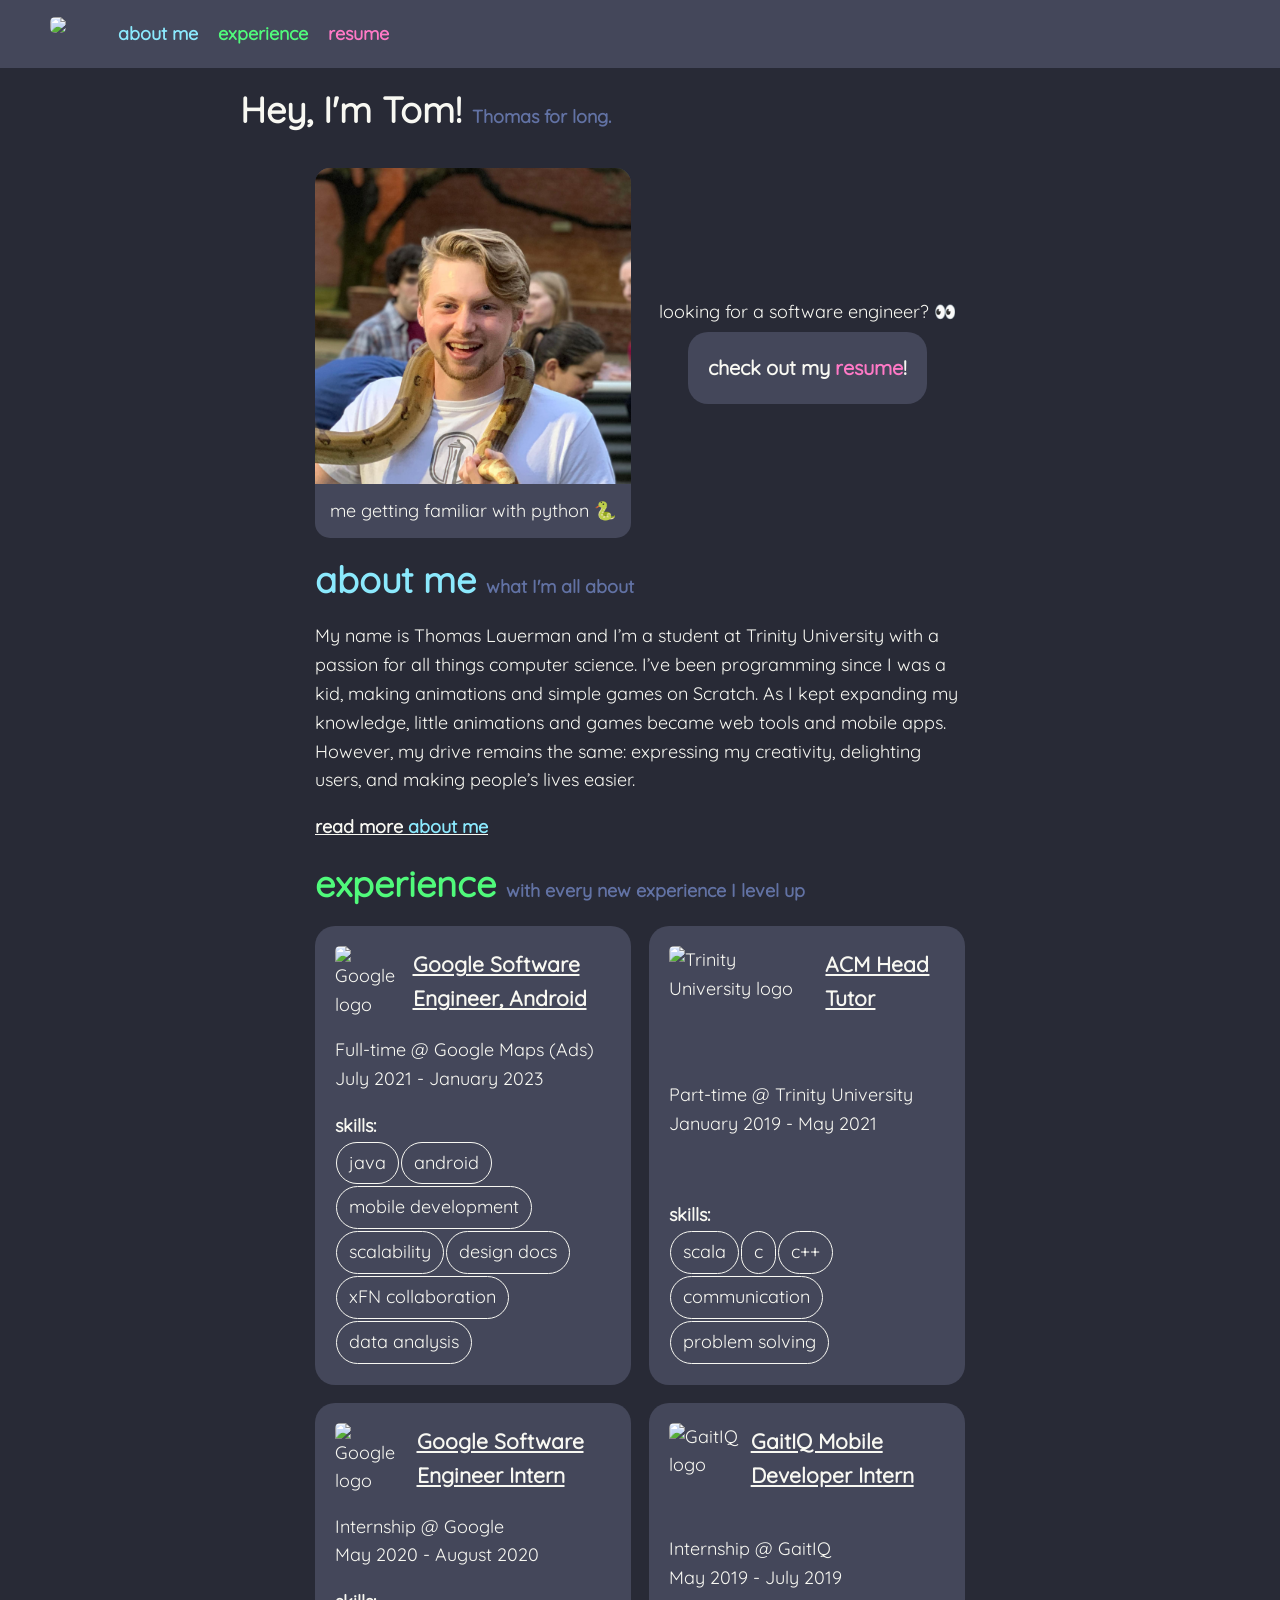
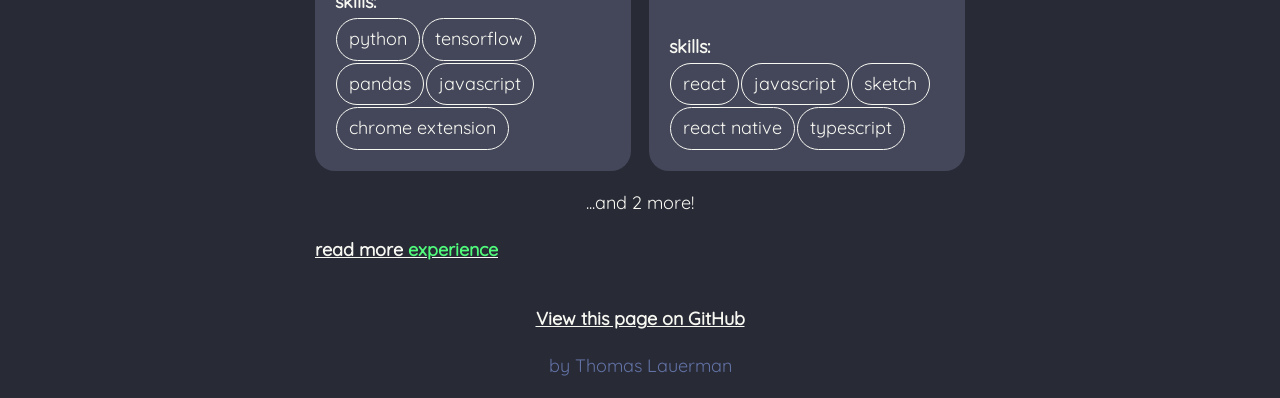
==== index.html @ a3803ca7 "Updates" ====
<!doctype html><html lang="en"><head><meta charset="utf-8"><meta name="viewport" content="width=device-width,initial-scale=1"><title>lauerman.dev | home</title><link rel="stylesheet" href="/css/index.css"></head><body><nav><a href="/" style="display: inline-block; width: 48px; height: 48px"><img src="/img/logo.svg"> </a><a href="/about_me" class="cyan-accent nav-link">about me</a> <a href="/experience" class="green-accent nav-link">experience</a> <a href="/resume" class="pink-accent nav-link">resume</a></nav><header><h1 class="header">Hey, I&#39;m Tom! <small>Thomas for long.</small></h1></header><div class="content"><div class="hero"><figure data-tilt data-tilt-max="5" data-tilt-glare data-tilt-max-glare="0.25" style="max-width: 400px; margin: auto"><img src="/img/tom-with-snek-headshot.jpg" alt="me holding a snake"><figcaption>me getting familiar with python <span role="img" aria-label="snake-emoji">🐍</span></figcaption></figure><p style="text-align: center">looking for a software engineer? <span role="img" aria-label="eyes-emoji">👀</span><br><a href="/resume" class="action-btn">check out my <span class="pink-accent">resume</span>!</a></p></div><h1 class="cyan-accent">about me <small>what I'm all about</small></h1><p>My name is Thomas Lauerman and I’m a student at Trinity University with a passion for all things computer science. I’ve been programming since I was a kid, making animations and simple games on Scratch. As I kept expanding my knowledge, little animations and games became web tools and mobile apps. However, my drive remains the same: expressing my creativity, delighting users, and making people’s lives easier.</p><p><a href="/about_me">read more <span class="cyan-accent">about me</span></a></p><h1 class="green-accent">experience <small>with every new experience I level up</small></h1><div class="exp-grid"><article><div class="img-header"><img src="/img/experience/google-logo.jpg" alt="Google logo"><h3><a href="/experience/#Google%20Software%20Engineer%2C%20Android">Google Software Engineer, Android</a></h3></div><p>Full-time @ Google Maps (Ads)<br>July 2021 - January 2023</p><div><p style="margin: 0; font-weight: bold">skills:</p><ul class="chip-group"><li class="chip-light">java</li><li class="chip-light">android</li><li class="chip-light">mobile development</li><li class="chip-light">scalability</li><li class="chip-light">design docs</li><li class="chip-light">xFN collaboration</li><li class="chip-light">data analysis</li></ul></div></article><article><div class="img-header"><img src="/img/experience/trinity-logo.jpg" alt="Trinity University logo"><h3><a href="/experience/#ACM%20Head%20Tutor">ACM Head Tutor</a></h3></div><p>Part-time @ Trinity University<br>January 2019 - May 2021</p><div><p style="margin: 0; font-weight: bold">skills:</p><ul class="chip-group"><li class="chip-light">scala</li><li class="chip-light">c</li><li class="chip-light">c++</li><li class="chip-light">communication</li><li class="chip-light">problem solving</li></ul></div></article><article><div class="img-header"><img src="/img/experience/google-logo.jpg" alt="Google logo"><h3><a href="/experience/#Google%20Software%20Engineer%20Intern">Google Software Engineer Intern</a></h3></div><p>Internship @ Google<br>May 2020 - August 2020</p><div><p style="margin: 0; font-weight: bold">skills:</p><ul class="chip-group"><li class="chip-light">python</li><li class="chip-light">tensorflow</li><li class="chip-light">pandas</li><li class="chip-light">javascript</li><li class="chip-light">chrome extension</li></ul></div></article><article><div class="img-header"><img src="/img/experience/gaitiq-logo.png" alt="GaitIQ logo"><h3><a href="/experience/#GaitIQ%20Mobile%20Developer%20Intern">GaitIQ Mobile Developer Intern</a></h3></div><p>Internship @ GaitIQ<br>May 2019 - July 2019</p><div><p style="margin: 0; font-weight: bold">skills:</p><ul class="chip-group"><li class="chip-light">react</li><li class="chip-light">javascript</li><li class="chip-light">sketch</li><li class="chip-light">react native</li><li class="chip-light">typescript</li></ul></div></article></div><p style="text-align: center">...and 2 more!</p><p><a href="/experience">read more <span class="green-accent">experience</span></a></p></div><footer><a href="https://github.com/tempixtl/lauerman.dev/blob/main/./src/index.njk">View this page on GitHub</a><p>by Thomas Lauerman</p><p></p></footer><script type="text/javascript" src="/js/vanilla-tilt.min.js"></script></body></html>
---- css/index.css ----
/*! normalize.css v8.0.1 | MIT License | github.com/necolas/normalize.css */html{-webkit-text-size-adjust:100%;line-height:1.15}body{margin:0}main{display:block}h1{font-size:2em;margin:.67em 0}hr{box-sizing:content-box;height:0;overflow:visible}pre{font-family:monospace,monospace;font-size:1em}a{background-color:transparent}abbr[title]{border-bottom:none;text-decoration:underline;-webkit-text-decoration:underline dotted;text-decoration:underline dotted}b,strong{font-weight:bolder}code,kbd,samp{font-family:monospace,monospace;font-size:1em}small{font-size:80%}sub,sup{font-size:75%;line-height:0;position:relative;vertical-align:baseline}sub{bottom:-.25em}sup{top:-.5em}img{border-style:none}button,input,optgroup,select,textarea{font-family:inherit;font-size:100%;line-height:1.15;margin:0}button,input{overflow:visible}button,select{text-transform:none}[type=button],[type=reset],[type=submit],button{-webkit-appearance:button}[type=button]::-moz-focus-inner,[type=reset]::-moz-focus-inner,[type=submit]::-moz-focus-inner,button::-moz-focus-inner{border-style:none;padding:0}[type=button]:-moz-focusring,[type=reset]:-moz-focusring,[type=submit]:-moz-focusring,button:-moz-focusring{outline:1px dotted ButtonText}fieldset{padding:.35em .75em .625em}legend{box-sizing:border-box;color:inherit;display:table;max-width:100%;padding:0;white-space:normal}progress{vertical-align:baseline}textarea{overflow:auto}[type=checkbox],[type=radio]{box-sizing:border-box;padding:0}[type=number]::-webkit-inner-spin-button,[type=number]::-webkit-outer-spin-button{height:auto}[type=search]{-webkit-appearance:textfield;outline-offset:-2px}[type=search]::-webkit-search-decoration{-webkit-appearance:none}::-webkit-file-upload-button{-webkit-appearance:button;font:inherit}details{display:block}summary{display:list-item}[hidden],template{display:none}@font-face{font-display:swap;font-family:Quicksand;font-style:normal;font-weight:400;src:url(files/quicksand-vietnamese-400-normal.woff2) format("woff2"),url(files/quicksand-all-400-normal.woff) format("woff");unicode-range:u+0102-0103,u+0110-0111,u+0128-0129,u+0168-0169,u+01a0-01a1,u+01af-01b0,u+1ea0-1ef9,u+20ab}@font-face{font-display:swap;font-family:Quicksand;font-style:normal;font-weight:400;src:url(files/quicksand-latin-ext-400-normal.woff2) format("woff2"),url(files/quicksand-all-400-normal.woff) format("woff");unicode-range:u+0100-024f,u+0259,u+1e??,u+2020,u+20a0-20ab,u+20ad-20cf,u+2113,u+2c60-2c7f,u+a720-a7ff}@font-face{font-display:swap;font-family:Quicksand;font-style:normal;font-weight:400;src:url(files/quicksand-latin-400-normal.woff2) format("woff2"),url(files/quicksand-all-400-normal.woff) format("woff");unicode-range:u+00??,u+0131,u+0152-0153,u+02bb-02bc,u+02c6,u+02da,u+02dc,u+2000-206f,u+2074,u+20ac,u+2122,u+2191,u+2193,u+2212,u+2215,u+feff,u+fffd}:root{font-family:Quicksand,Helvetica,Arial,sans-serif}html{background:#282a36;background-attachment:fixed;background-image:url(/img/logo-bg.svg);background-position:50%;background-repeat:no-repeat;background-size:cover;color:#f8f8f2}body{font-size:18px;line-height:1.6}h1{line-height:1}img{border-radius:5px;max-width:100%;vertical-align:middle}figure{background-color:#44475a;border-radius:15px;margin:0;overflow:hidden}figure img{border-radius:0}figure figcaption{line-height:3;text-align:center}@media screen and (max-width:650px){object[type="application/pdf"]{display:none}}a{font-weight:700}a:active,a:hover,a:link,a:visited{color:#f8f8f2}small{font-size:50%}footer,small{color:#6272a4}footer{text-align:center}.content{margin:40px auto;max-width:650px;padding:0 10px}.header{margin-left:auto;margin-right:auto;max-width:800px;padding:0 1em}.cyan-accent{color:#8be9fd!important}.green-accent{color:#50fa7b!important}.pink-accent{color:#ff79c6!important}.img-header{align-items:center;display:flex}.img-header img{height:4em;margin-right:10px}.hero{grid-gap:1em;align-items:center;display:grid;grid-template-columns:repeat(auto-fit,minmax(300px,1fr))}.action-btn{background-color:#44475a;border-radius:20px;display:inline-block;font-size:20px;margin:5px auto;padding:20px;text-decoration:none}.exp-grid{grid-gap:1em;display:grid;grid-template-columns:repeat(auto-fill,minmax(250px,1fr))}.exp-grid article{background:#44475a;border-radius:20px;display:flex;flex-direction:column;justify-content:space-between;padding:20px}.exp-grid h1,.exp-grid h2,.exp-grid h3,.exp-grid h4,.exp-grid h5,.exp-grid h6,.exp-grid ul{margin:0}.chip-group{list-style:none;padding:0}.chip,.chip-light{border-radius:24px;display:inline-block;margin:1px;padding:6px 12px;white-space:nowrap}.chip{background-color:#44475a;border:none}.chip-light{border:1px solid #f8f8f2}nav{align-items:center;background:#44475a;display:flex;padding:0 40px}@media screen and (max-width:650px){nav{flex-direction:column}}nav>*{margin:10px;text-decoration:none}
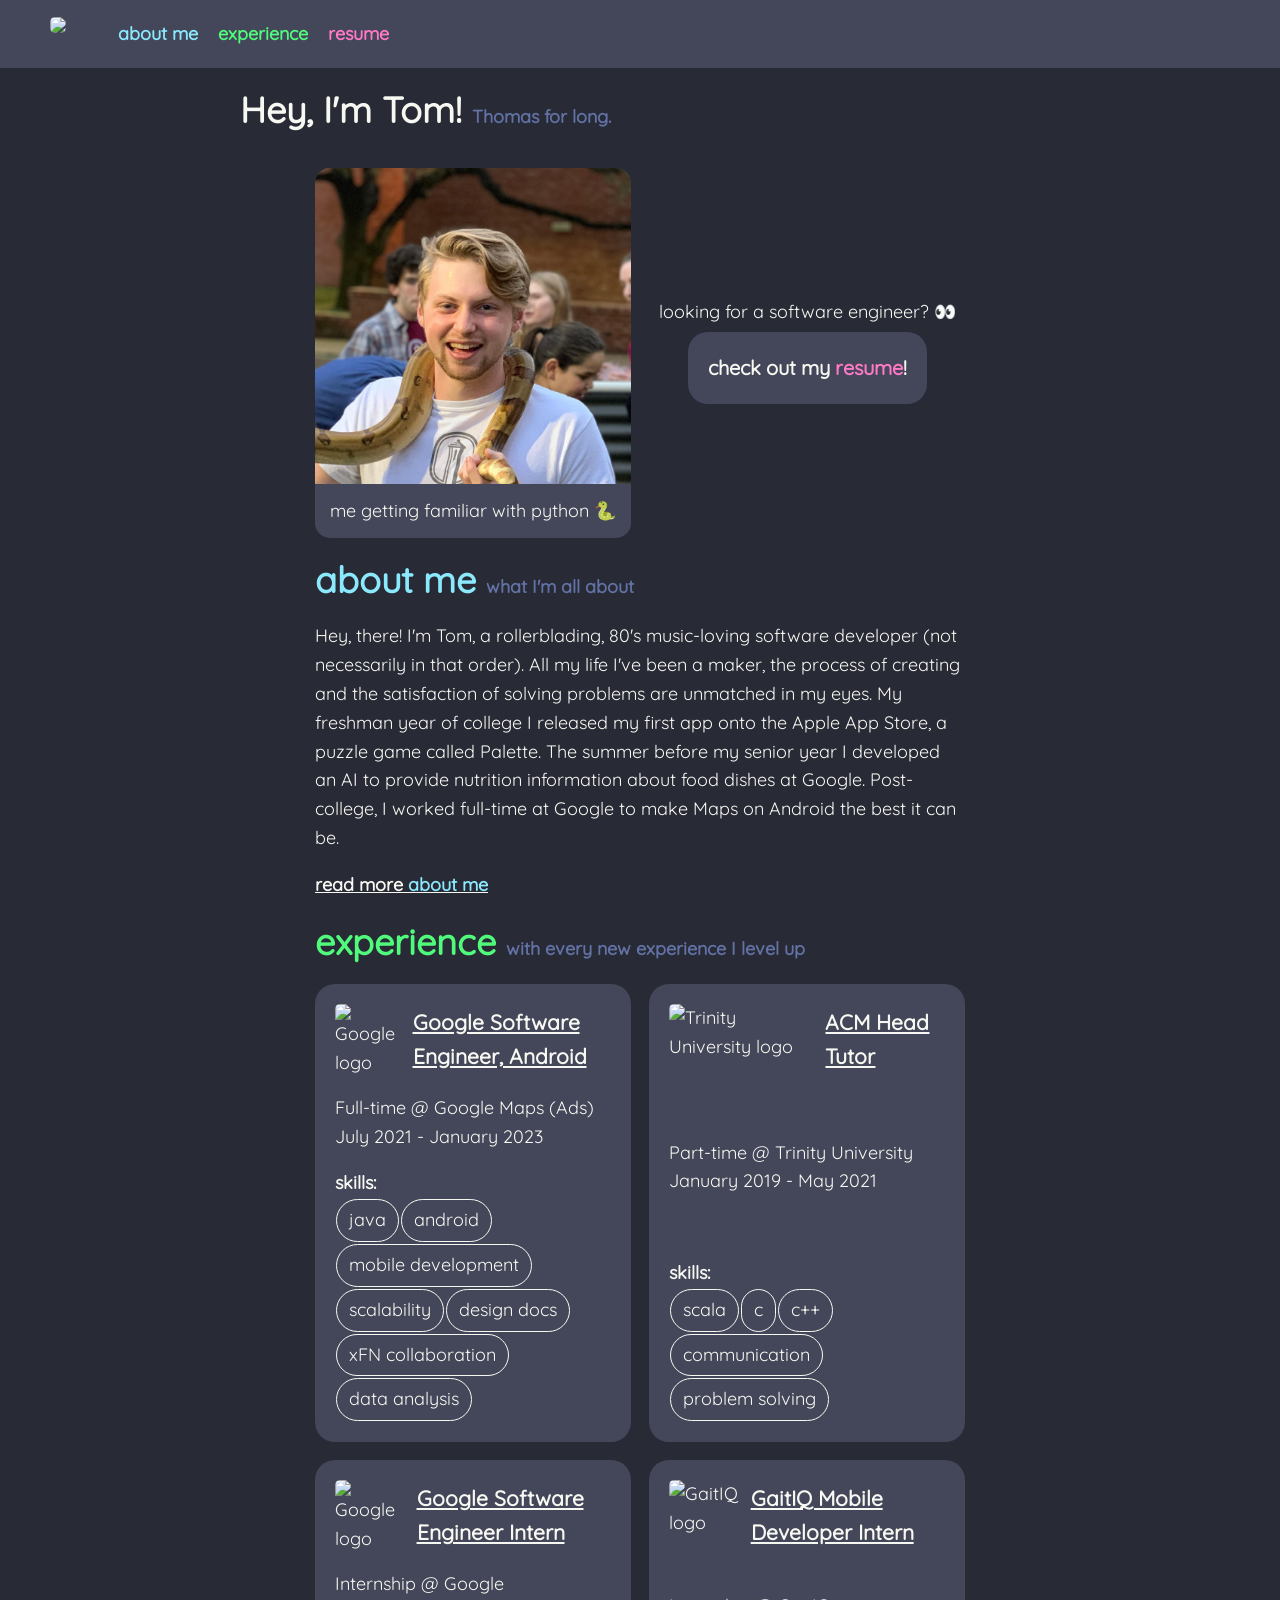
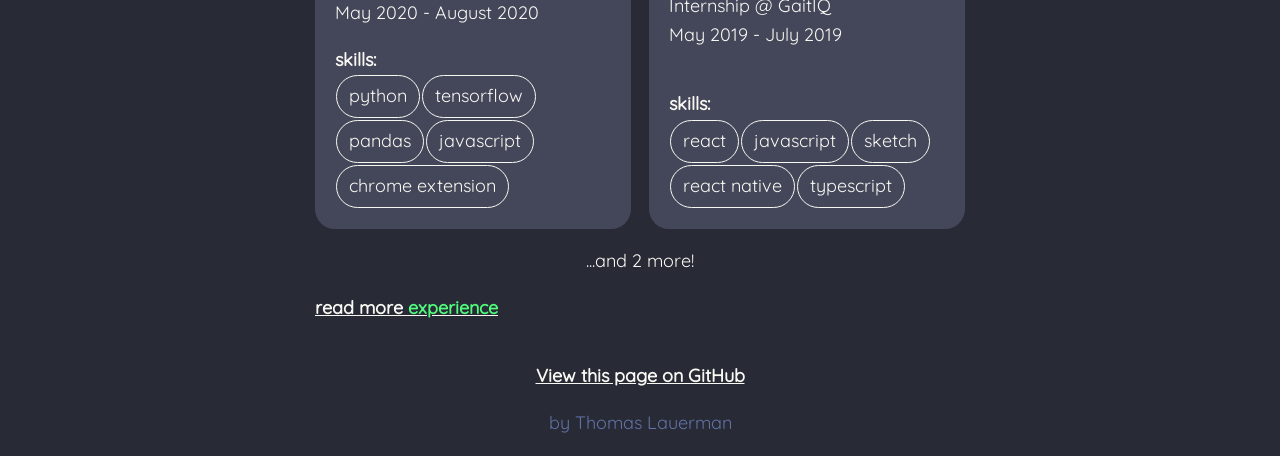
==== commit af1181ec: "Updates" ====
--- a/index.html
+++ b/index.html
@@ -1 +1 @@
-<!doctype html><html lang="en"><head><meta charset="utf-8"><meta name="viewport" content="width=device-width,initial-scale=1"><title>lauerman.dev | home</title><link rel="stylesheet" href="/css/index.css"></head><body><nav><a href="/" style="display: inline-block; width: 48px; height: 48px"><img src="/img/logo.svg"> </a><a href="/about_me" class="cyan-accent nav-link">about me</a> <a href="/experience" class="green-accent nav-link">experience</a> <a href="/resume" class="pink-accent nav-link">resume</a></nav><header><h1 class="header">Hey, I&#39;m Tom! <small>Thomas for long.</small></h1></header><div class="content"><div class="hero"><figure data-tilt data-tilt-max="5" data-tilt-glare data-tilt-max-glare="0.25" style="max-width: 400px; margin: auto"><img src="/img/tom-with-snek-headshot.jpg" alt="me holding a snake"><figcaption>me getting familiar with python <span role="img" aria-label="snake-emoji">🐍</span></figcaption></figure><p style="text-align: center">looking for a software engineer? <span role="img" aria-label="eyes-emoji">👀</span><br><a href="/resume" class="action-btn">check out my <span class="pink-accent">resume</span>!</a></p></div><h1 class="cyan-accent">about me <small>what I'm all about</small></h1><p>My name is Thomas Lauerman and I’m a student at Trinity University with a passion for all things computer science. I’ve been programming since I was a kid, making animations and simple games on Scratch. As I kept expanding my knowledge, little animations and games became web tools and mobile apps. However, my drive remains the same: expressing my creativity, delighting users, and making people’s lives easier.</p><p><a href="/about_me">read more <span class="cyan-accent">about me</span></a></p><h1 class="green-accent">experience <small>with every new experience I level up</small></h1><div class="exp-grid"><article><div class="img-header"><img src="/img/experience/google-logo.jpg" alt="Google logo"><h3><a href="/experience/#Google%20Software%20Engineer%2C%20Android">Google Software Engineer, Android</a></h3></div><p>Full-time @ Google Maps (Ads)<br>July 2021 - January 2023</p><div><p style="margin: 0; font-weight: bold">skills:</p><ul class="chip-group"><li class="chip-light">java</li><li class="chip-light">android</li><li class="chip-light">mobile development</li><li class="chip-light">scalability</li><li class="chip-light">design docs</li><li class="chip-light">xFN collaboration</li><li class="chip-light">data analysis</li></ul></div></article><article><div class="img-header"><img src="/img/experience/trinity-logo.jpg" alt="Trinity University logo"><h3><a href="/experience/#ACM%20Head%20Tutor">ACM Head Tutor</a></h3></div><p>Part-time @ Trinity University<br>January 2019 - May 2021</p><div><p style="margin: 0; font-weight: bold">skills:</p><ul class="chip-group"><li class="chip-light">scala</li><li class="chip-light">c</li><li class="chip-light">c++</li><li class="chip-light">communication</li><li class="chip-light">problem solving</li></ul></div></article><article><div class="img-header"><img src="/img/experience/google-logo.jpg" alt="Google logo"><h3><a href="/experience/#Google%20Software%20Engineer%20Intern">Google Software Engineer Intern</a></h3></div><p>Internship @ Google<br>May 2020 - August 2020</p><div><p style="margin: 0; font-weight: bold">skills:</p><ul class="chip-group"><li class="chip-light">python</li><li class="chip-light">tensorflow</li><li class="chip-light">pandas</li><li class="chip-light">javascript</li><li class="chip-light">chrome extension</li></ul></div></article><article><div class="img-header"><img src="/img/experience/gaitiq-logo.png" alt="GaitIQ logo"><h3><a href="/experience/#GaitIQ%20Mobile%20Developer%20Intern">GaitIQ Mobile Developer Intern</a></h3></div><p>Internship @ GaitIQ<br>May 2019 - July 2019</p><div><p style="margin: 0; font-weight: bold">skills:</p><ul class="chip-group"><li class="chip-light">react</li><li class="chip-light">javascript</li><li class="chip-light">sketch</li><li class="chip-light">react native</li><li class="chip-light">typescript</li></ul></div></article></div><p style="text-align: center">...and 2 more!</p><p><a href="/experience">read more <span class="green-accent">experience</span></a></p></div><footer><a href="https://github.com/tempixtl/lauerman.dev/blob/main/./src/index.njk">View this page on GitHub</a><p>by Thomas Lauerman</p><p></p></footer><script type="text/javascript" src="/js/vanilla-tilt.min.js"></script></body></html>+<!doctype html><html lang="en"><head><meta charset="utf-8"><meta name="viewport" content="width=device-width,initial-scale=1"><title>lauerman.dev | home</title><link rel="stylesheet" href="/css/index.css"></head><body><nav><a href="/" style="display: inline-block; width: 48px; height: 48px"><img src="/img/logo.svg"> </a><a href="/about_me" class="cyan-accent nav-link">about me</a> <a href="/experience" class="green-accent nav-link">experience</a> <a href="/resume" class="pink-accent nav-link">resume</a></nav><header><h1 class="header">Hey, I&#39;m Tom! <small>Thomas for long.</small></h1></header><div class="content"><div class="hero"><figure data-tilt data-tilt-max="5" data-tilt-glare data-tilt-max-glare="0.25" style="max-width: 400px; margin: auto"><img src="/img/tom-with-snek-headshot.jpg" alt="me holding a snake"><figcaption>me getting familiar with python <span role="img" aria-label="snake-emoji">🐍</span></figcaption></figure><p style="text-align: center">looking for a software engineer? <span role="img" aria-label="eyes-emoji">👀</span><br><a href="/resume" class="action-btn">check out my <span class="pink-accent">resume</span>!</a></p></div><h1 class="cyan-accent">about me <small>what I'm all about</small></h1><p>Hey, there! I'm Tom, a rollerblading, 80's music-loving software developer (not necessarily in that order). All my life I've been a maker, the process of creating and the satisfaction of solving problems are unmatched in my eyes. My freshman year of college I released my first app onto the Apple App Store, a puzzle game called Palette. The summer before my senior year I developed an AI to provide nutrition information about food dishes at Google. Post-college, I worked full-time at Google to make Maps on Android the best it can be.</p><p><a href="/about_me">read more <span class="cyan-accent">about me</span></a></p><h1 class="green-accent">experience <small>with every new experience I level up</small></h1><div class="exp-grid"><article><div class="img-header"><img src="/img/experience/google-logo.jpg" alt="Google logo"><h3><a href="/experience/#Google%20Software%20Engineer%2C%20Android">Google Software Engineer, Android</a></h3></div><p>Full-time @ Google Maps (Ads)<br>July 2021 - January 2023</p><div><p style="margin: 0; font-weight: bold">skills:</p><ul class="chip-group"><li class="chip-light">java</li><li class="chip-light">android</li><li class="chip-light">mobile development</li><li class="chip-light">scalability</li><li class="chip-light">design docs</li><li class="chip-light">xFN collaboration</li><li class="chip-light">data analysis</li></ul></div></article><article><div class="img-header"><img src="/img/experience/trinity-logo.jpg" alt="Trinity University logo"><h3><a href="/experience/#ACM%20Head%20Tutor">ACM Head Tutor</a></h3></div><p>Part-time @ Trinity University<br>January 2019 - May 2021</p><div><p style="margin: 0; font-weight: bold">skills:</p><ul class="chip-group"><li class="chip-light">scala</li><li class="chip-light">c</li><li class="chip-light">c++</li><li class="chip-light">communication</li><li class="chip-light">problem solving</li></ul></div></article><article><div class="img-header"><img src="/img/experience/google-logo.jpg" alt="Google logo"><h3><a href="/experience/#Google%20Software%20Engineer%20Intern">Google Software Engineer Intern</a></h3></div><p>Internship @ Google<br>May 2020 - August 2020</p><div><p style="margin: 0; font-weight: bold">skills:</p><ul class="chip-group"><li class="chip-light">python</li><li class="chip-light">tensorflow</li><li class="chip-light">pandas</li><li class="chip-light">javascript</li><li class="chip-light">chrome extension</li></ul></div></article><article><div class="img-header"><img src="/img/experience/gaitiq-logo.png" alt="GaitIQ logo"><h3><a href="/experience/#GaitIQ%20Mobile%20Developer%20Intern">GaitIQ Mobile Developer Intern</a></h3></div><p>Internship @ GaitIQ<br>May 2019 - July 2019</p><div><p style="margin: 0; font-weight: bold">skills:</p><ul class="chip-group"><li class="chip-light">react</li><li class="chip-light">javascript</li><li class="chip-light">sketch</li><li class="chip-light">react native</li><li class="chip-light">typescript</li></ul></div></article></div><p style="text-align: center">...and 2 more!</p><p><a href="/experience">read more <span class="green-accent">experience</span></a></p></div><footer><a href="https://github.com/tempixtl/lauerman.dev/blob/main/./src/index.njk">View this page on GitHub</a><p>by Thomas Lauerman</p><p></p></footer><script type="text/javascript" src="/js/vanilla-tilt.min.js"></script></body></html>
